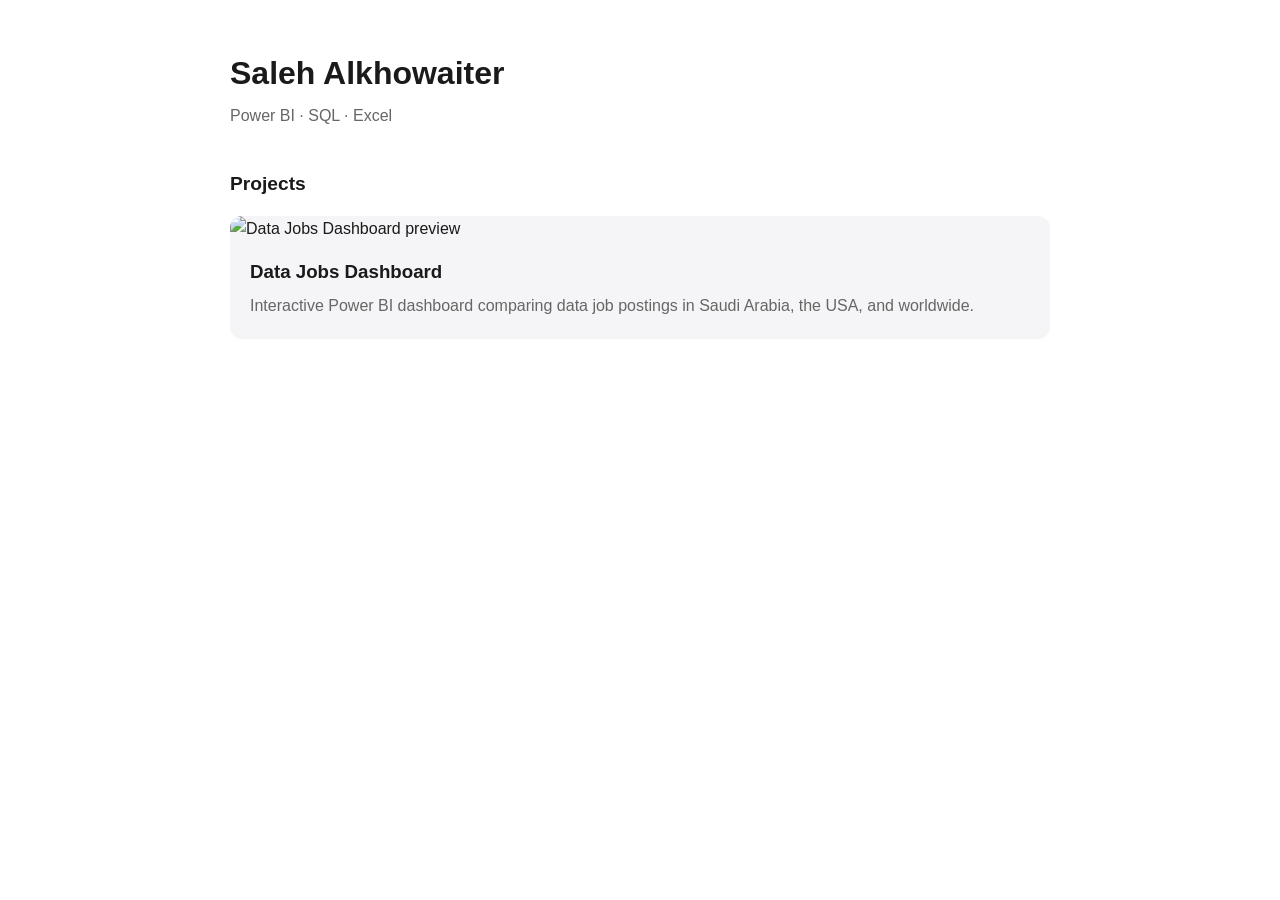
==== projects/data-jobs-dashboard/index.html @ 39c3715e "Add first portfolio page" ====
<!DOCTYPE html>
<html lang="en">
<head>
  <meta charset="UTF-8">
  <meta name="viewport" content="width=device-width, initial-scale=1">
  <title>Saleh Alkhowaiter | Portfolio</title>
  <style>
    :root { --bg:#ffffff; --text:#1a1a1a; --muted:#666; --card:#f5f5f7; }
    @media (prefers-color-scheme: dark) {
      :root { --bg:#111; --text:#f0f0f0; --muted:#aaa; --card:#1c1c1e; }
    }
    * { box-sizing: border-box; }
    body { margin:0; font-family:-apple-system, "Segoe UI", Helvetica, Arial, sans-serif;
           background:var(--bg); color:var(--text); line-height:1.6; }
    main { max-width:860px; margin:0 auto; padding:48px 20px; }
    h1 { margin:0 0 4px; font-size:2rem; }
    .tagline { color:var(--muted); margin:0 0 32px; }
    h2 { font-size:1.2rem; margin:40px 0 16px; }
    .card { background:var(--card); border-radius:12px; overflow:hidden; }
    .card img { width:100%; display:block; }
    .card .body { padding:16px 20px 20px; }
    .card h3 { margin:0 0 6px; }
    .card p { margin:0; color:var(--muted); }
  </style>
</head>
<body>
  <main>
    <h1>Saleh Alkhowaiter</h1>
    <p class="tagline">Power BI · SQL · Excel</p>

    <h2>Projects</h2>
    <div class="card">
      <img src="projects/data-jobs-dashboard/dashboard.gif" alt="Data Jobs Dashboard preview">
      <div class="body">
        <h3>Data Jobs Dashboard</h3>
        <p>Interactive Power BI dashboard comparing data job postings in Saudi Arabia, the USA, and worldwide.</p>
      </div>
    </div>
  </main>
</body>
</html>
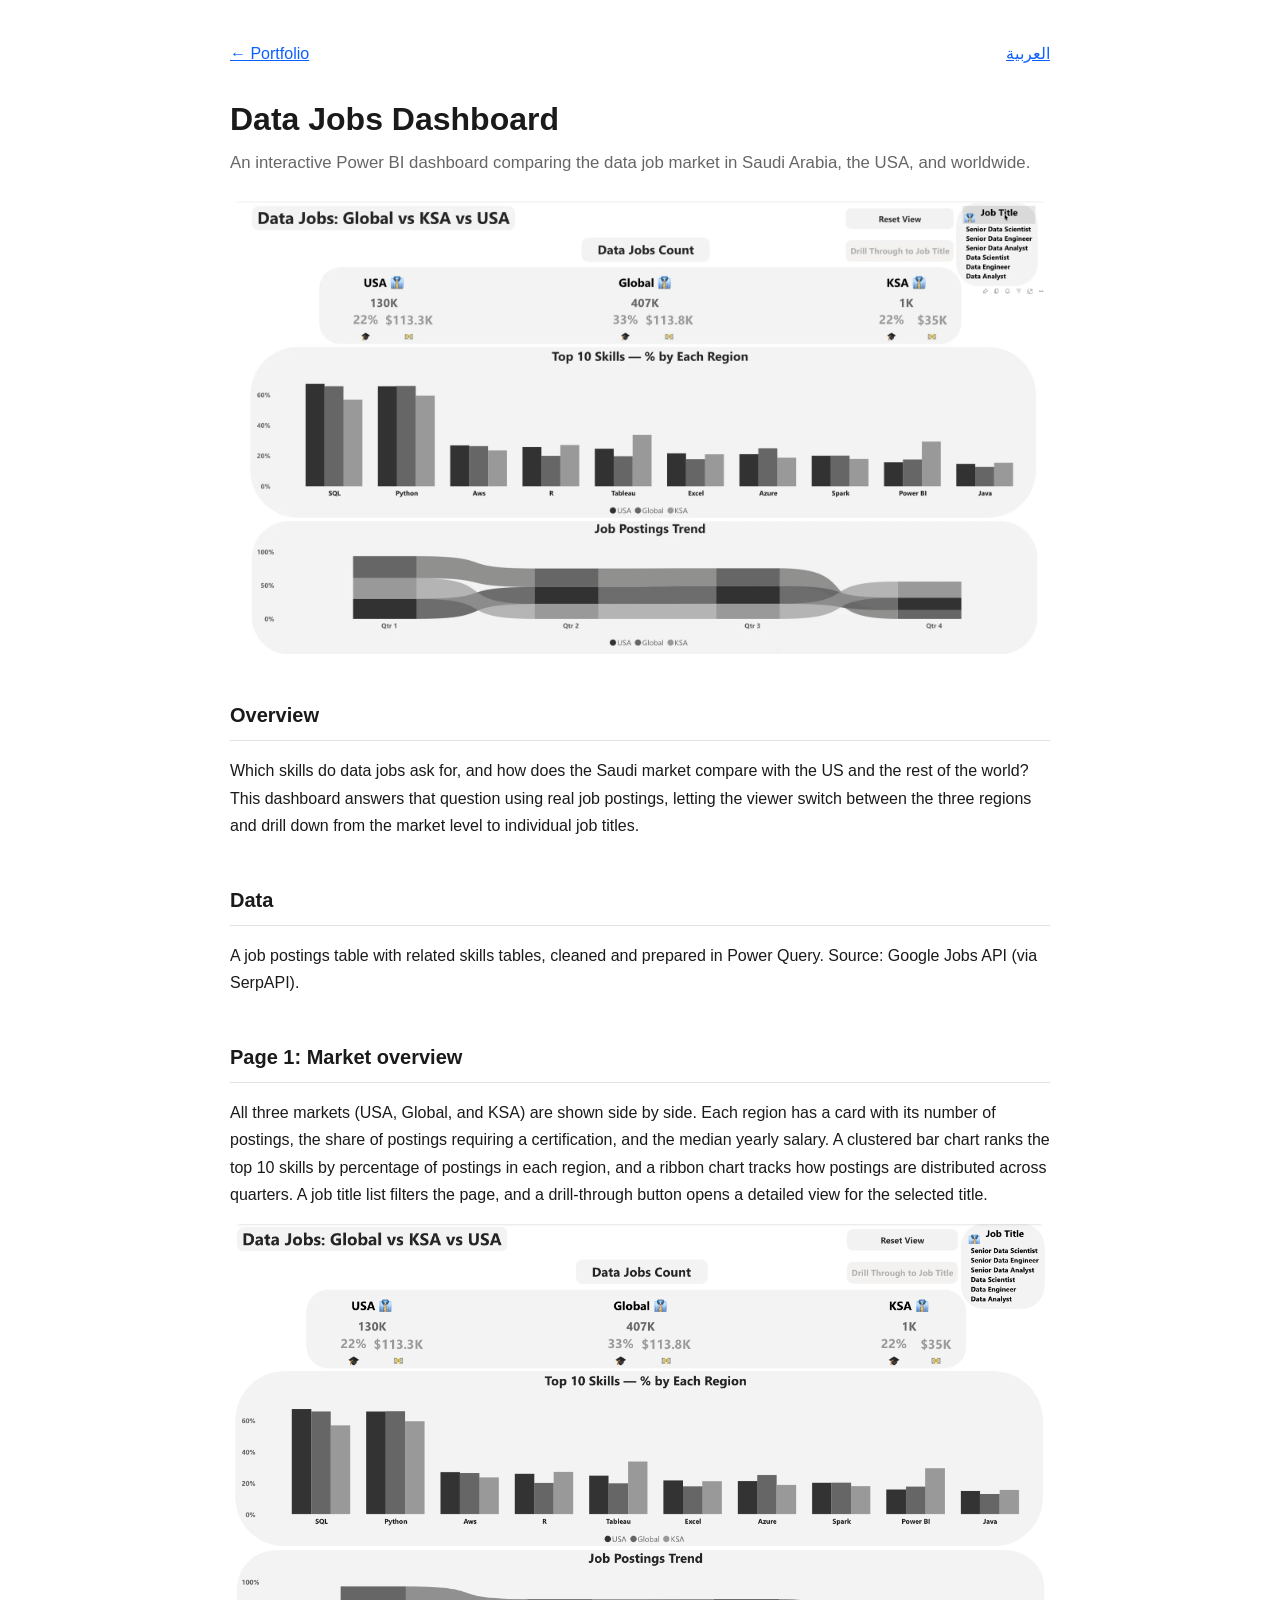
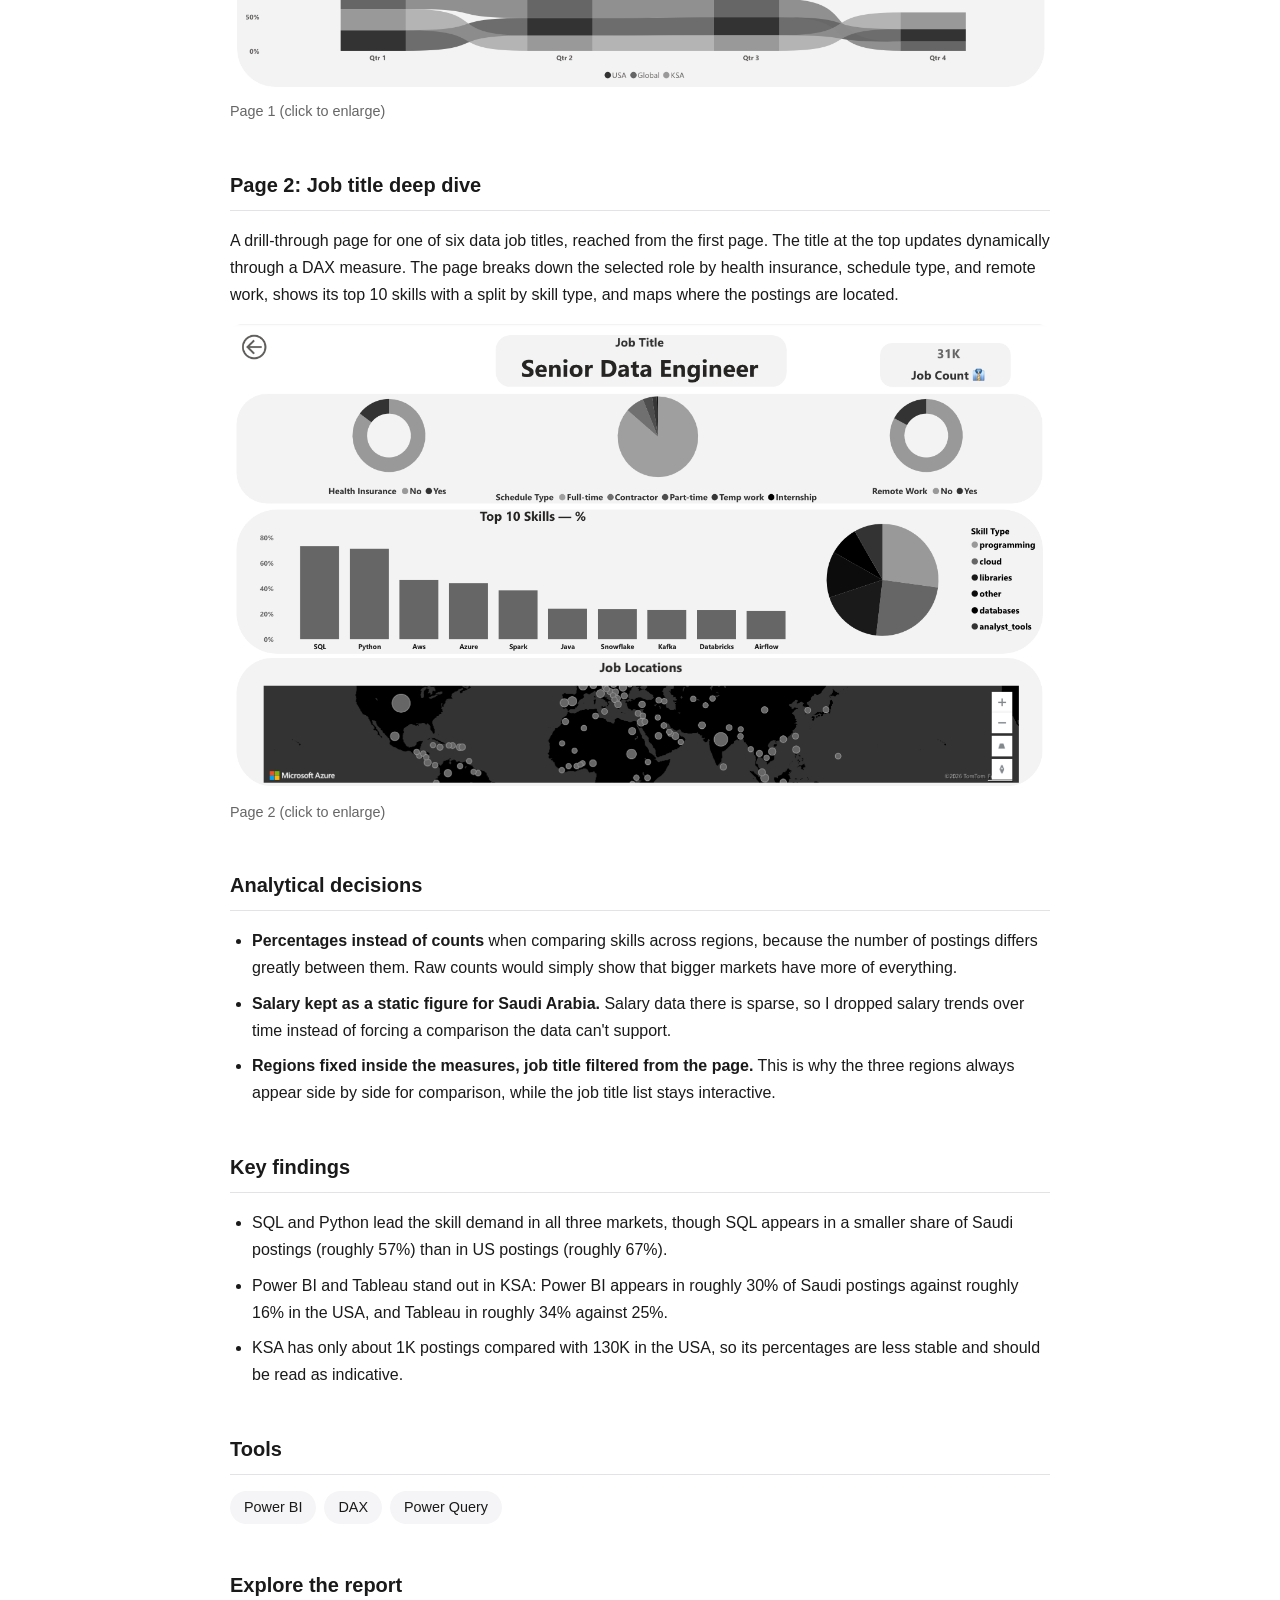
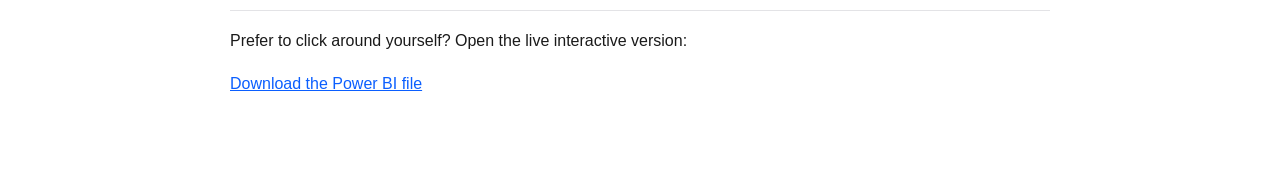
==== commit 8f6422bf: "Add Data Jobs Dashboard Project Page (EN and AR)" ====
--- a/projects/data-jobs-dashboard/index.html
+++ b/projects/data-jobs-dashboard/index.html
@@ -3,39 +3,67 @@
 <head>
   <meta charset="UTF-8">
   <meta name="viewport" content="width=device-width, initial-scale=1">
-  <title>Saleh Alkhowaiter | Portfolio</title>
-  <style>
-    :root { --bg:#ffffff; --text:#1a1a1a; --muted:#666; --card:#f5f5f7; }
-    @media (prefers-color-scheme: dark) {
-      :root { --bg:#111; --text:#f0f0f0; --muted:#aaa; --card:#1c1c1e; }
-    }
-    * { box-sizing: border-box; }
-    body { margin:0; font-family:-apple-system, "Segoe UI", Helvetica, Arial, sans-serif;
-           background:var(--bg); color:var(--text); line-height:1.6; }
-    main { max-width:860px; margin:0 auto; padding:48px 20px; }
-    h1 { margin:0 0 4px; font-size:2rem; }
-    .tagline { color:var(--muted); margin:0 0 32px; }
-    h2 { font-size:1.2rem; margin:40px 0 16px; }
-    .card { background:var(--card); border-radius:12px; overflow:hidden; }
-    .card img { width:100%; display:block; }
-    .card .body { padding:16px 20px 20px; }
-    .card h3 { margin:0 0 6px; }
-    .card p { margin:0; color:var(--muted); }
-  </style>
+  <title>Data Jobs Dashboard | Saleh Alkhowaiter</title>
+  <link rel="stylesheet" href="style.css">
 </head>
 <body>
-  <main>
-    <h1>Saleh Alkhowaiter</h1>
-    <p class="tagline">Power BI · SQL · Excel</p>
+<main>
+  <div class="topbar">
+    <a href="../../index.html">← Portfolio</a>
+    <a href="ar.html">العربية</a>
+  </div>
 
-    <h2>Projects</h2>
-    <div class="card">
-      <img src="projects/data-jobs-dashboard/dashboard.gif" alt="Data Jobs Dashboard preview">
-      <div class="body">
-        <h3>Data Jobs Dashboard</h3>
-        <p>Interactive Power BI dashboard comparing data job postings in Saudi Arabia, the USA, and worldwide.</p>
-      </div>
-    </div>
-  </main>
+  <h1>Data Jobs Dashboard</h1>
+  <p class="subtitle">An interactive Power BI dashboard comparing the data job market in Saudi Arabia, the USA, and worldwide.</p>
+
+  <img src="dashboard.gif" alt="Animated preview of the Data Jobs Dashboard">
+
+  <h2>Overview</h2>
+  <p>Which skills do data jobs ask for, and how does the Saudi market compare with the US and the rest of the world? This dashboard answers that question using real job postings, letting the viewer switch between the three regions and drill down from the market level to individual job titles.</p>
+
+  <h2>Data</h2>
+  <p>A job postings table with related skills tables, cleaned and prepared in Power Query. Source: Google Jobs API (via SerpAPI).</p>
+
+  <h2>Page 1: Market overview</h2>
+  <p>All three markets (USA, Global, and KSA) are shown side by side. Each region has a card with its number of postings, the share of postings requiring a certification, and the median yearly salary. A clustered bar chart ranks the top 10 skills by percentage of postings in each region, and a ribbon chart tracks how postings are distributed across quarters. A job title list filters the page, and a drill-through button opens a detailed view for the selected title.</p>
+  <figure>
+    <a href="page1.png" target="_blank"><img src="page1.png" alt="Dashboard page 1: market overview"></a>
+    <figcaption>Page 1 (click to enlarge)</figcaption>
+  </figure>
+
+  <h2>Page 2: Job title deep dive</h2>
+  <p>A drill-through page for one of six data job titles, reached from the first page. The title at the top updates dynamically through a DAX measure. The page breaks down the selected role by health insurance, schedule type, and remote work, shows its top 10 skills with a split by skill type, and maps where the postings are located.</p>
+  <figure>
+    <a href="page2.png" target="_blank"><img src="page2.png" alt="Dashboard page 2: job title deep dive"></a>
+    <figcaption>Page 2 (click to enlarge)</figcaption>
+  </figure>
+
+  <h2>Analytical decisions</h2>
+  <ul>
+    <li><strong>Percentages instead of counts</strong> when comparing skills across regions, because the number of postings differs greatly between them. Raw counts would simply show that bigger markets have more of everything.</li>
+    <li><strong>Salary kept as a static figure for Saudi Arabia.</strong> Salary data there is sparse, so I dropped salary trends over time instead of forcing a comparison the data can't support.</li>
+    <li><strong>Regions fixed inside the measures, job title filtered from the page.</strong> This is why the three regions always appear side by side for comparison, while the job title list stays interactive.</li>
+  </ul>
+
+  <h2>Key findings</h2>
+  <ul>
+    <li>SQL and Python lead the skill demand in all three markets, though SQL appears in a smaller share of Saudi postings (roughly 57%) than in US postings (roughly 67%).</li>
+    <li>Power BI and Tableau stand out in KSA: Power BI appears in roughly 30% of Saudi postings against roughly 16% in the USA, and Tableau in roughly 34% against 25%.</li>
+    <li>KSA has only about 1K postings compared with 130K in the USA, so its percentages are less stable and should be read as indicative.</li>
+  </ul>
+
+  <h2>Tools</h2>
+  <ul class="tools">
+    <li>Power BI</li>
+    <li>DAX</li>
+    <li>Power Query</li>
+  </ul>
+
+  <!-- LINK START -->
+  <h2>Explore the report</h2>
+  <p>Prefer to click around yourself? Open the live interactive version:</p>
+  <p><a href="Data-Jobs-Dashboard.pbix" target="_blank" rel="noopener">Download the Power BI file</a></p>
+  <!-- LINK END -->
+</main>
 </body>
 </html>
--- a/projects/data-jobs-dashboard/style.css
+++ b/projects/data-jobs-dashboard/style.css
@@ -0,0 +1,22 @@
+:root { --bg:#ffffff; --text:#1a1a1a; --muted:#666; --card:#f5f5f7; --accent:#0b5fff; --line:#e3e3e6; }
+@media (prefers-color-scheme: dark) {
+  :root { --bg:#111; --text:#f0f0f0; --muted:#aaa; --card:#1c1c1e; --accent:#6ea2ff; --line:#2c2c2e; }
+}
+* { box-sizing: border-box; }
+body { margin:0; font-family:-apple-system, "Segoe UI", Helvetica, Arial, sans-serif;
+       background:var(--bg); color:var(--text); line-height:1.7; }
+main { max-width:860px; margin:0 auto; padding:40px 20px 80px; }
+a { color:var(--accent); }
+.topbar { display:flex; justify-content:space-between; margin-bottom:32px; }
+h1 { margin:0 0 8px; font-size:2rem; line-height:1.3; }
+.subtitle { color:var(--muted); margin:0 0 24px; font-size:1.05rem; }
+h2 { font-size:1.25rem; margin:44px 0 12px; padding-bottom:8px; border-bottom:1px solid var(--line); }
+img { max-width:100%; display:block; border-radius:12px; }
+figure { margin:16px 0; }
+figcaption { color:var(--muted); font-size:.9rem; margin-top:8px; }
+ul { padding-inline-start:22px; }
+li { margin-bottom:8px; }
+.tools { display:flex; flex-wrap:wrap; gap:8px; padding:0; list-style:none; }
+.tools li { background:var(--card); padding:4px 14px; border-radius:999px; font-size:.9rem; margin:0; }
+.button { display:inline-block; background:#0b5fff; color:#fff; padding:12px 22px;
+          border-radius:10px; text-decoration:none; font-weight:600; }
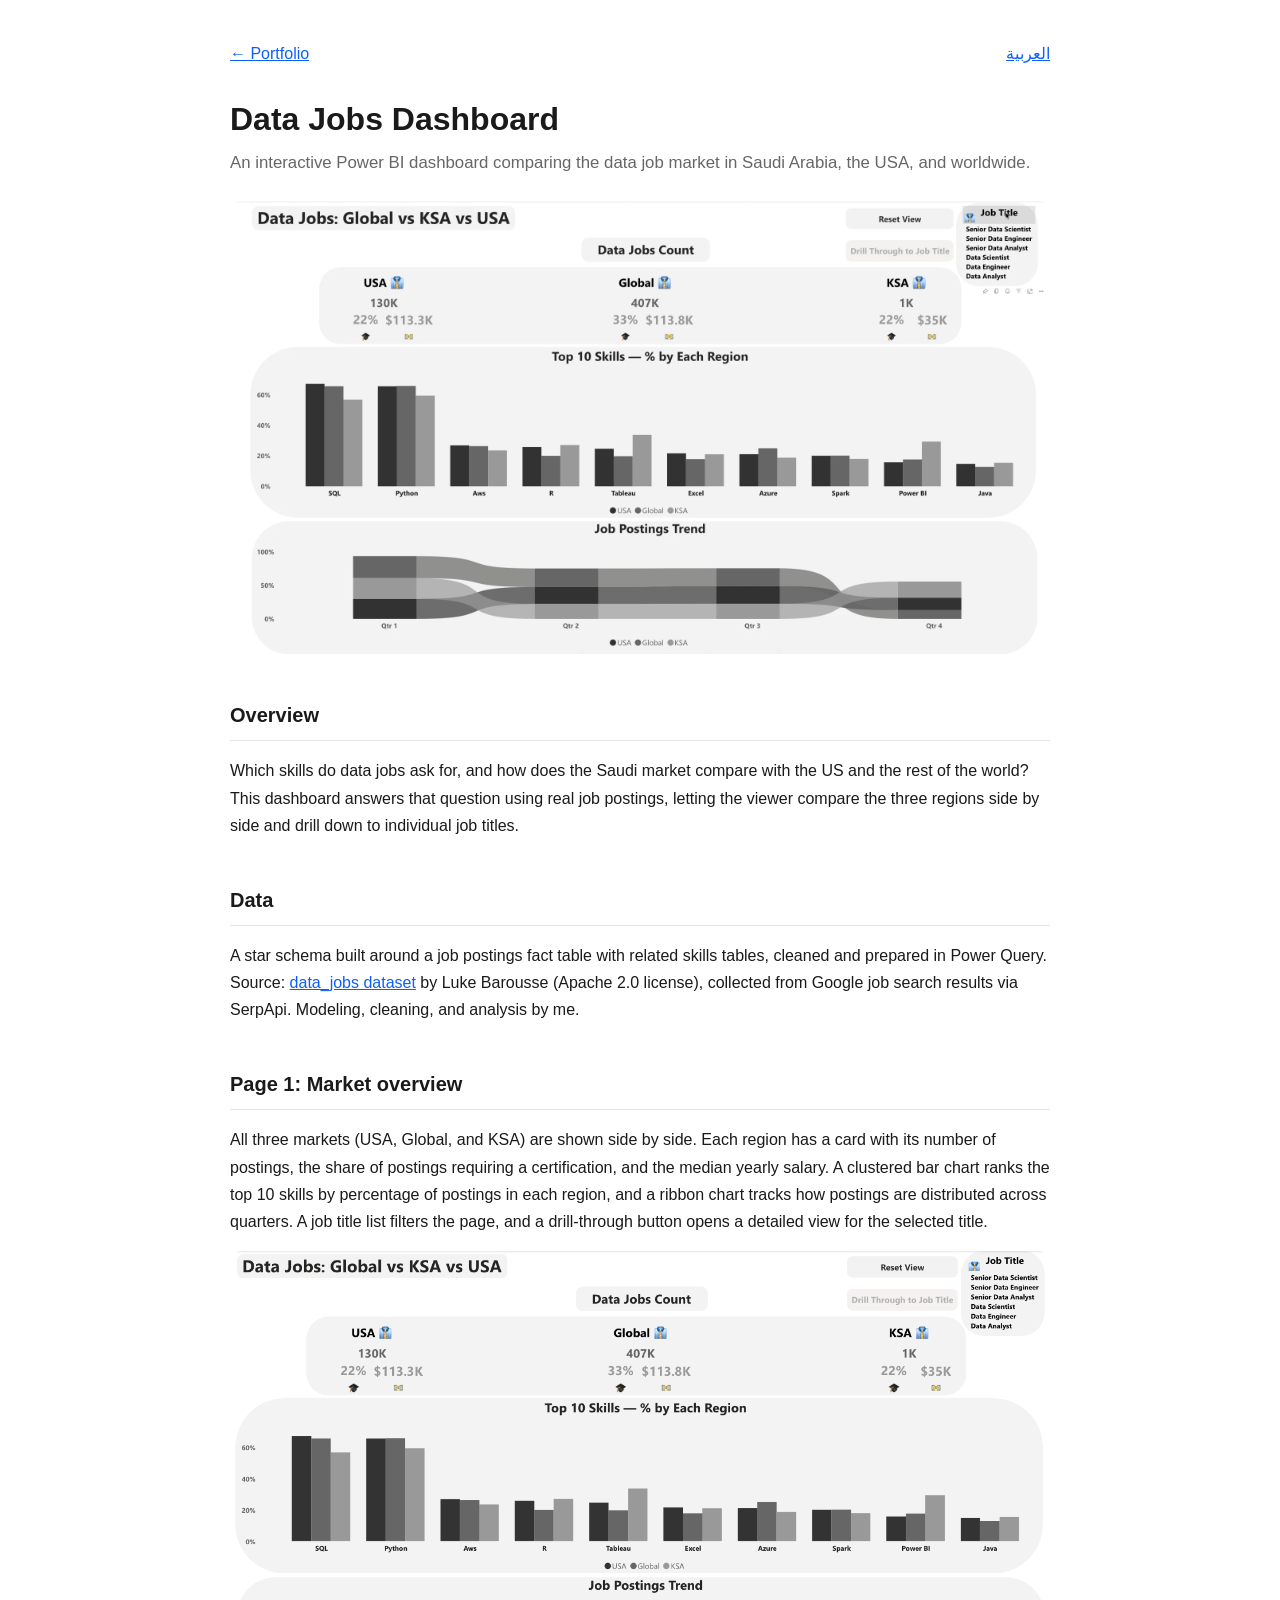
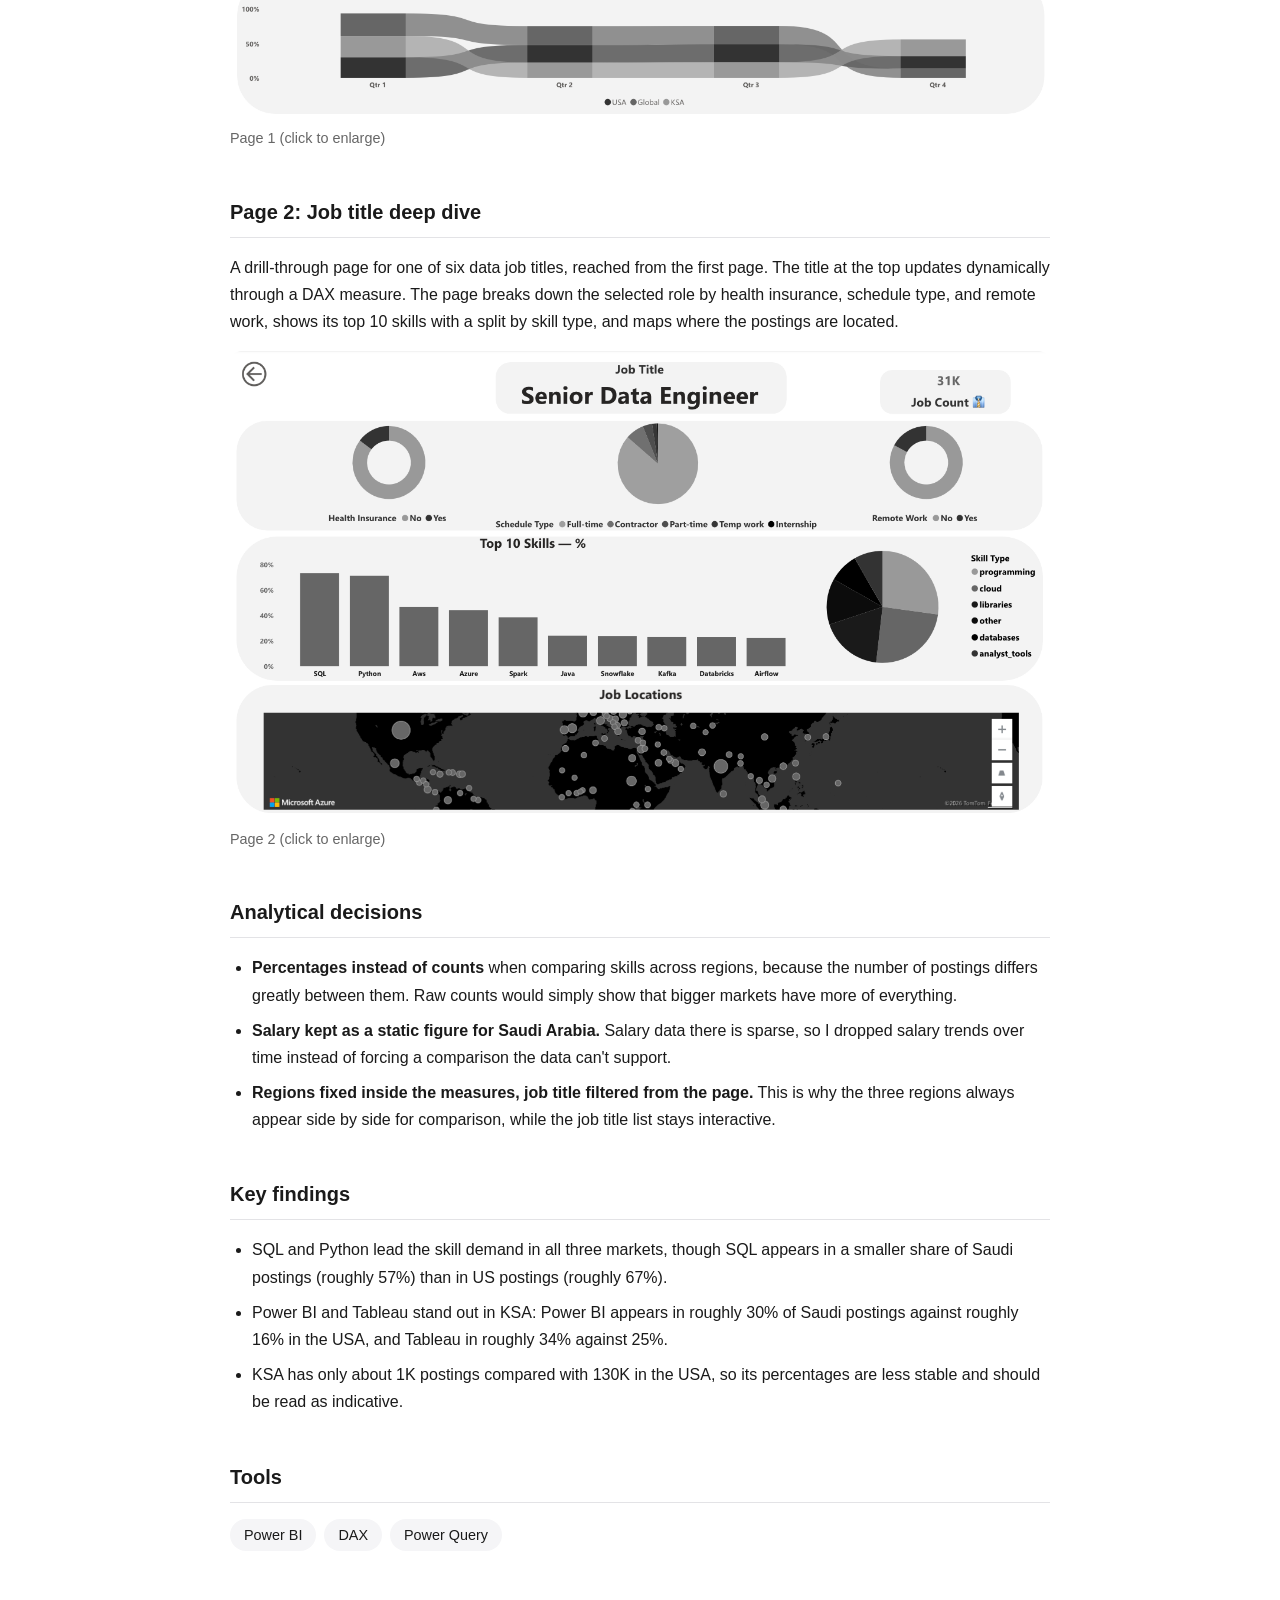
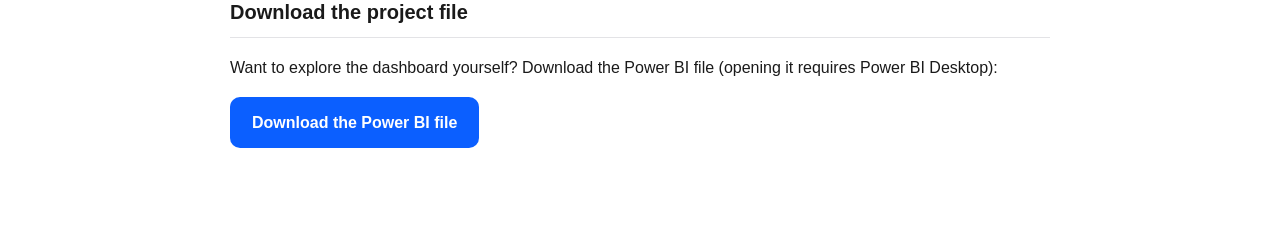
==== commit 4d5563e7: "Add project page, bilingual, with source credit" ====
--- a/projects/data-jobs-dashboard/index.html
+++ b/projects/data-jobs-dashboard/index.html
@@ -19,10 +19,10 @@
   <img src="dashboard.gif" alt="Animated preview of the Data Jobs Dashboard">
 
   <h2>Overview</h2>
-  <p>Which skills do data jobs ask for, and how does the Saudi market compare with the US and the rest of the world? This dashboard answers that question using real job postings, letting the viewer switch between the three regions and drill down from the market level to individual job titles.</p>
+  <p>Which skills do data jobs ask for, and how does the Saudi market compare with the US and the rest of the world? This dashboard answers that question using real job postings, letting the viewer compare the three regions side by side and drill down to individual job titles.</p>
 
   <h2>Data</h2>
-  <p>A job postings table with related skills tables, cleaned and prepared in Power Query. Source: Google Jobs API (via SerpAPI).</p>
+  <p>A star schema built around a job postings fact table with related skills tables, cleaned and prepared in Power Query. Source: <a href="https://huggingface.co/datasets/lukebarousse/data_jobs" target="_blank" rel="noopener">data_jobs dataset</a> by Luke Barousse (Apache 2.0 license), collected from Google job search results via SerpApi. Modeling, cleaning, and analysis by me.</p>
 
   <h2>Page 1: Market overview</h2>
   <p>All three markets (USA, Global, and KSA) are shown side by side. Each region has a card with its number of postings, the share of postings requiring a certification, and the median yearly salary. A clustered bar chart ranks the top 10 skills by percentage of postings in each region, and a ribbon chart tracks how postings are distributed across quarters. A job title list filters the page, and a drill-through button opens a detailed view for the selected title.</p>
@@ -60,9 +60,9 @@
   </ul>
 
   <!-- LINK START -->
-  <h2>Explore the report</h2>
-  <p>Prefer to click around yourself? Open the live interactive version:</p>
-  <p><a href="Data-Jobs-Dashboard.pbix" target="_blank" rel="noopener">Download the Power BI file</a></p>
+  <h2>Download the project file</h2>
+  <p>Want to explore the dashboard yourself? Download the Power BI file (opening it requires Power BI Desktop):</p>
+  <p><a class="button" href="Data-Jobs-Dashboard.pbix" download>Download the Power BI file</a></p>
   <!-- LINK END -->
 </main>
 </body>
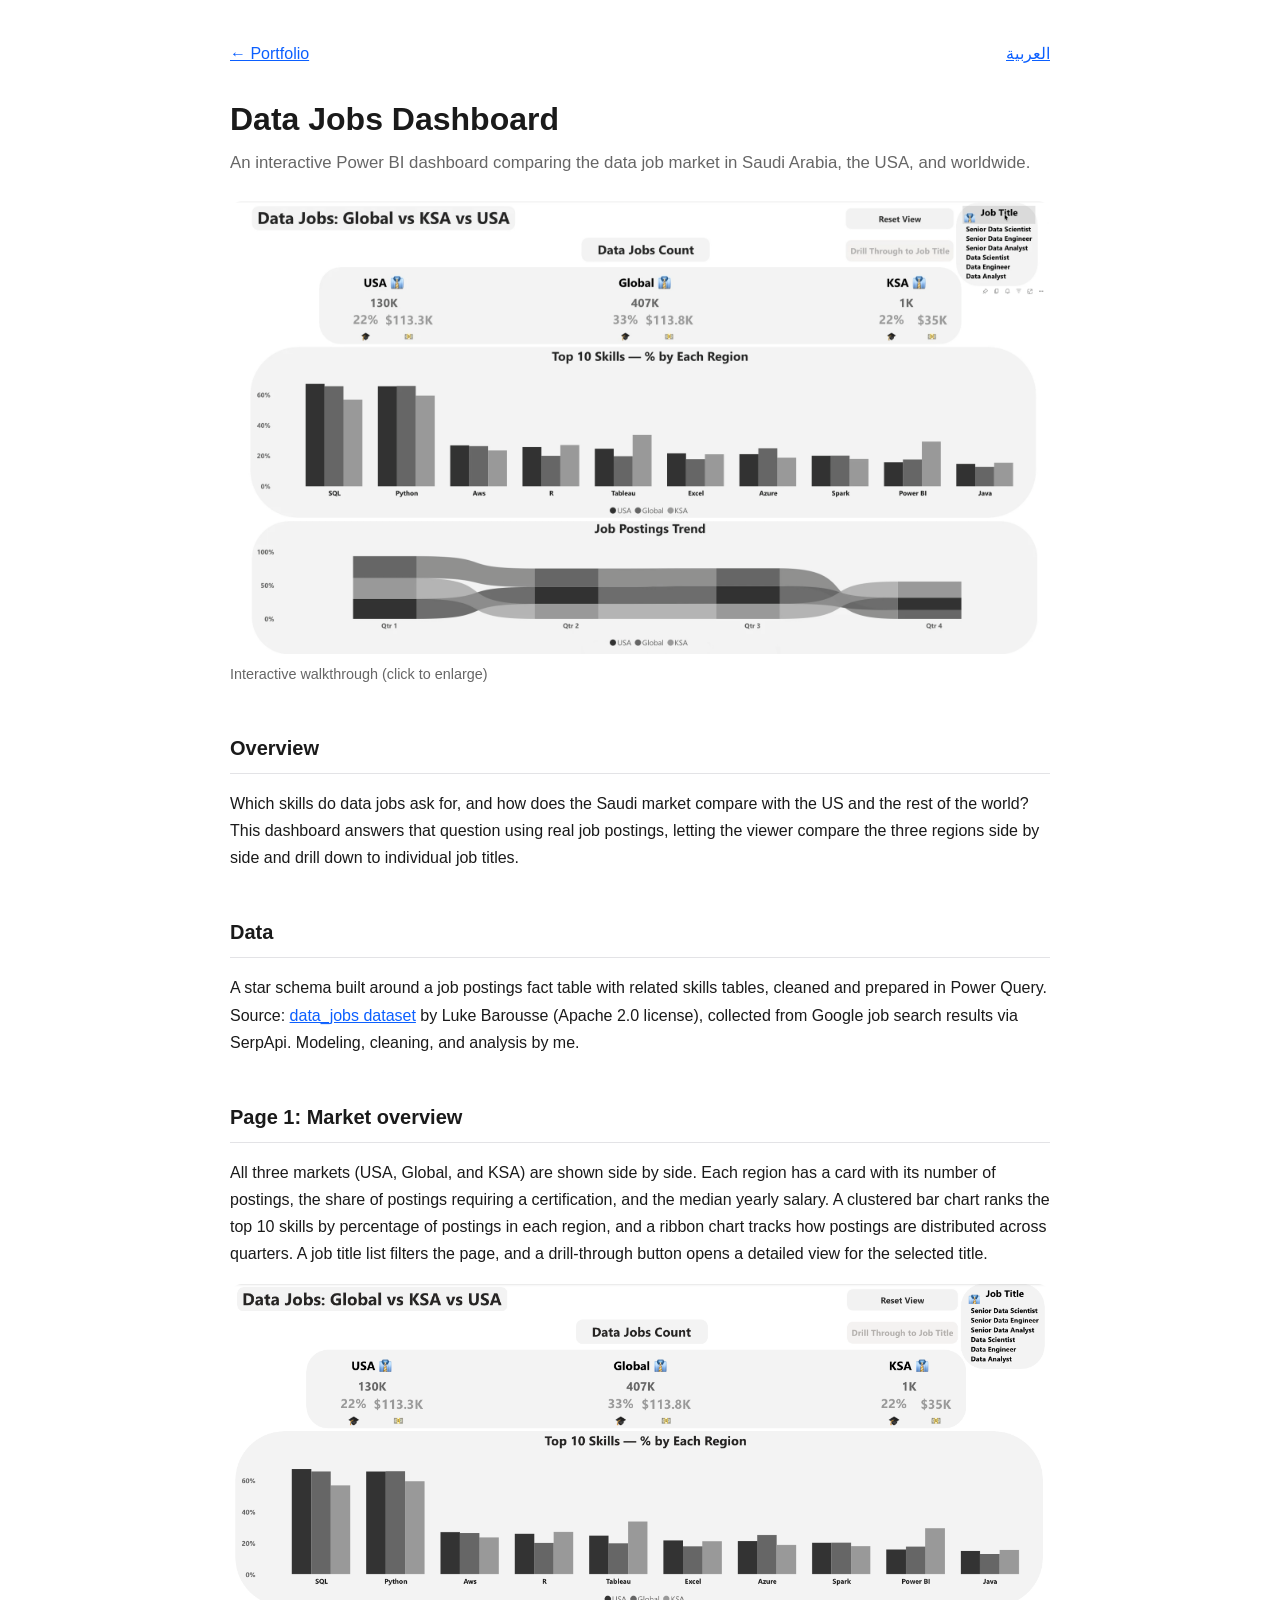
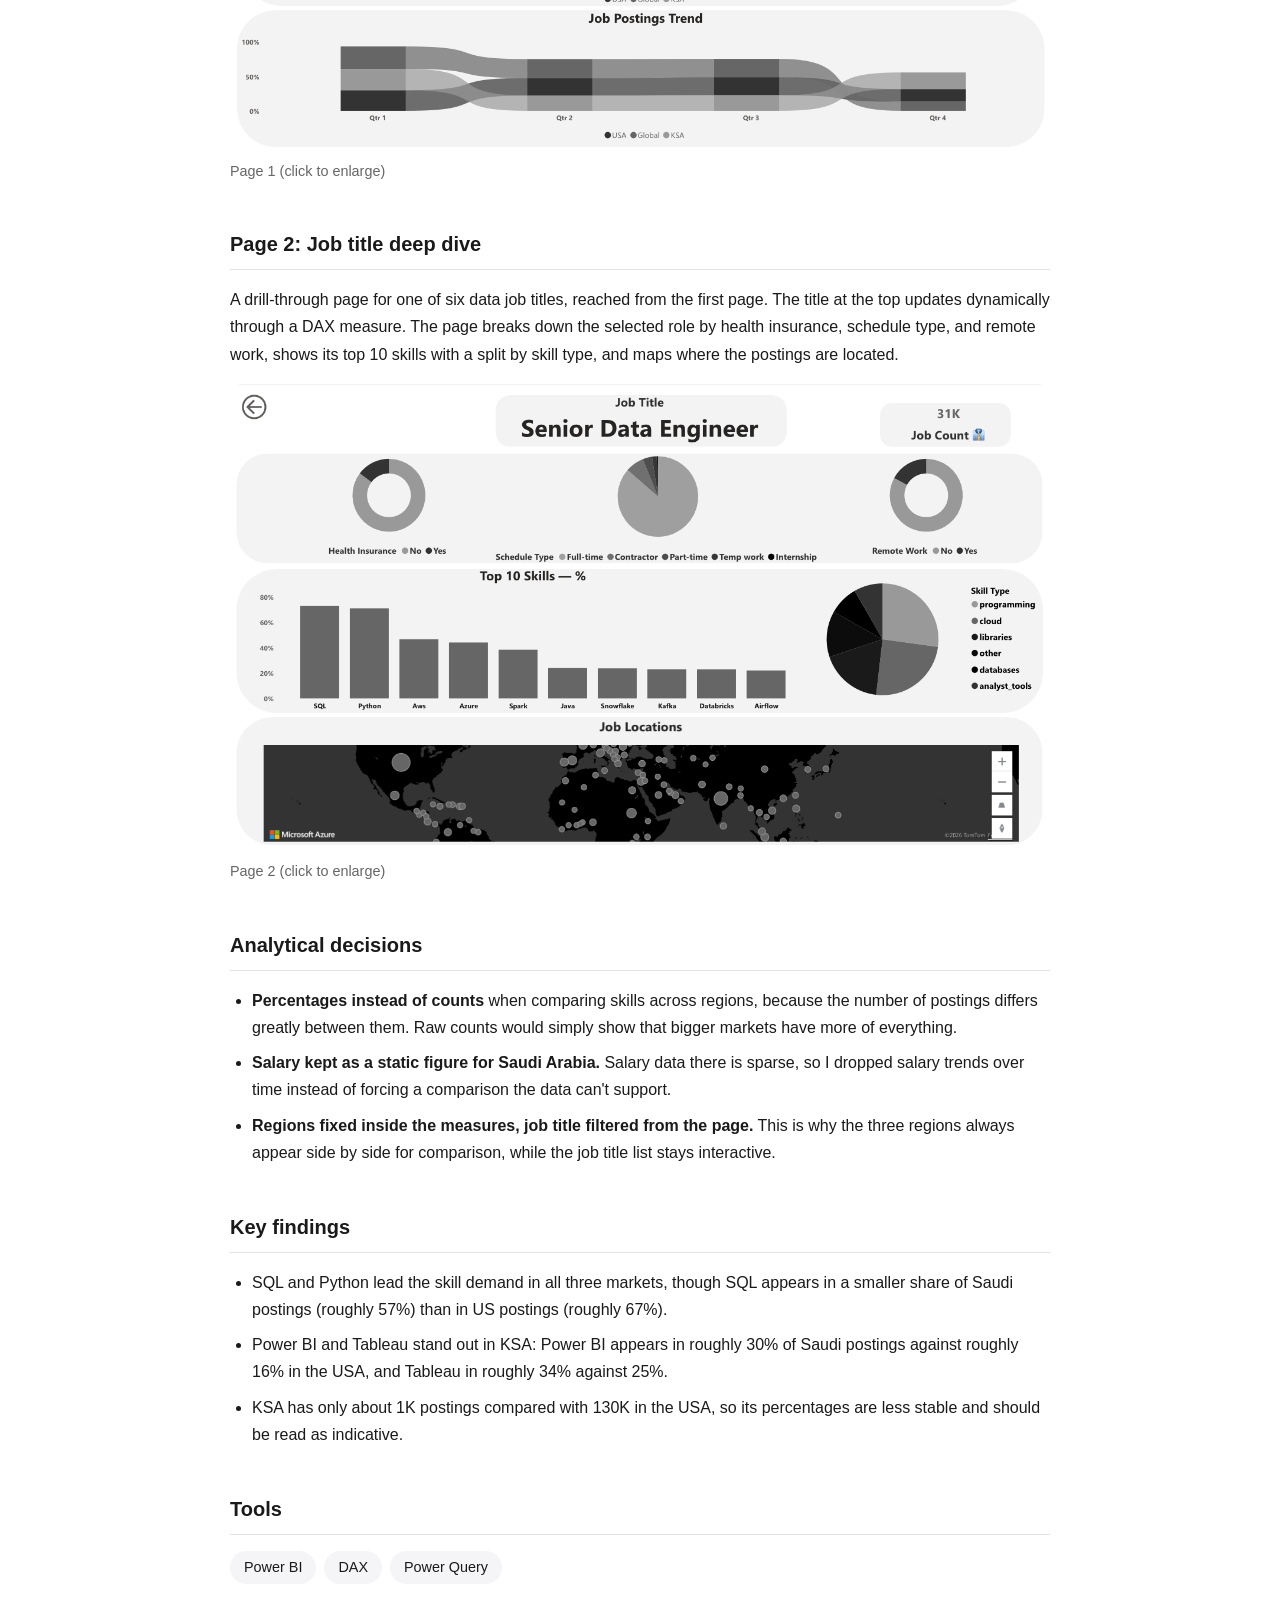
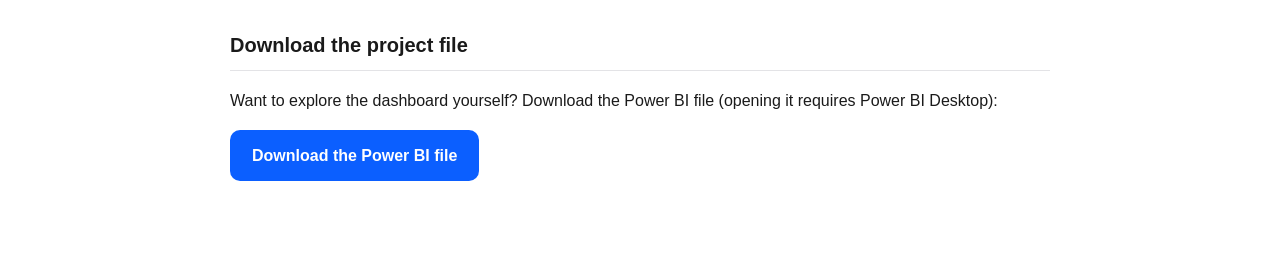
==== commit d3a4a21a: "Make GIF clickable to enlarge" ====
--- a/projects/data-jobs-dashboard/index.html
+++ b/projects/data-jobs-dashboard/index.html
@@ -16,8 +16,10 @@
   <h1>Data Jobs Dashboard</h1>
   <p class="subtitle">An interactive Power BI dashboard comparing the data job market in Saudi Arabia, the USA, and worldwide.</p>
 
-  <img src="dashboard.gif" alt="Animated preview of the Data Jobs Dashboard">
-
+      <figure>
+       <a href="dashboard.gif" target="_blank"><img src="dashboard.gif" alt="Animated preview of the Data Jobs Dashboard"></a>
+       <figcaption>Interactive walkthrough (click to enlarge)</figcaption>
+     </figure>
   <h2>Overview</h2>
   <p>Which skills do data jobs ask for, and how does the Saudi market compare with the US and the rest of the world? This dashboard answers that question using real job postings, letting the viewer compare the three regions side by side and drill down to individual job titles.</p>
 
